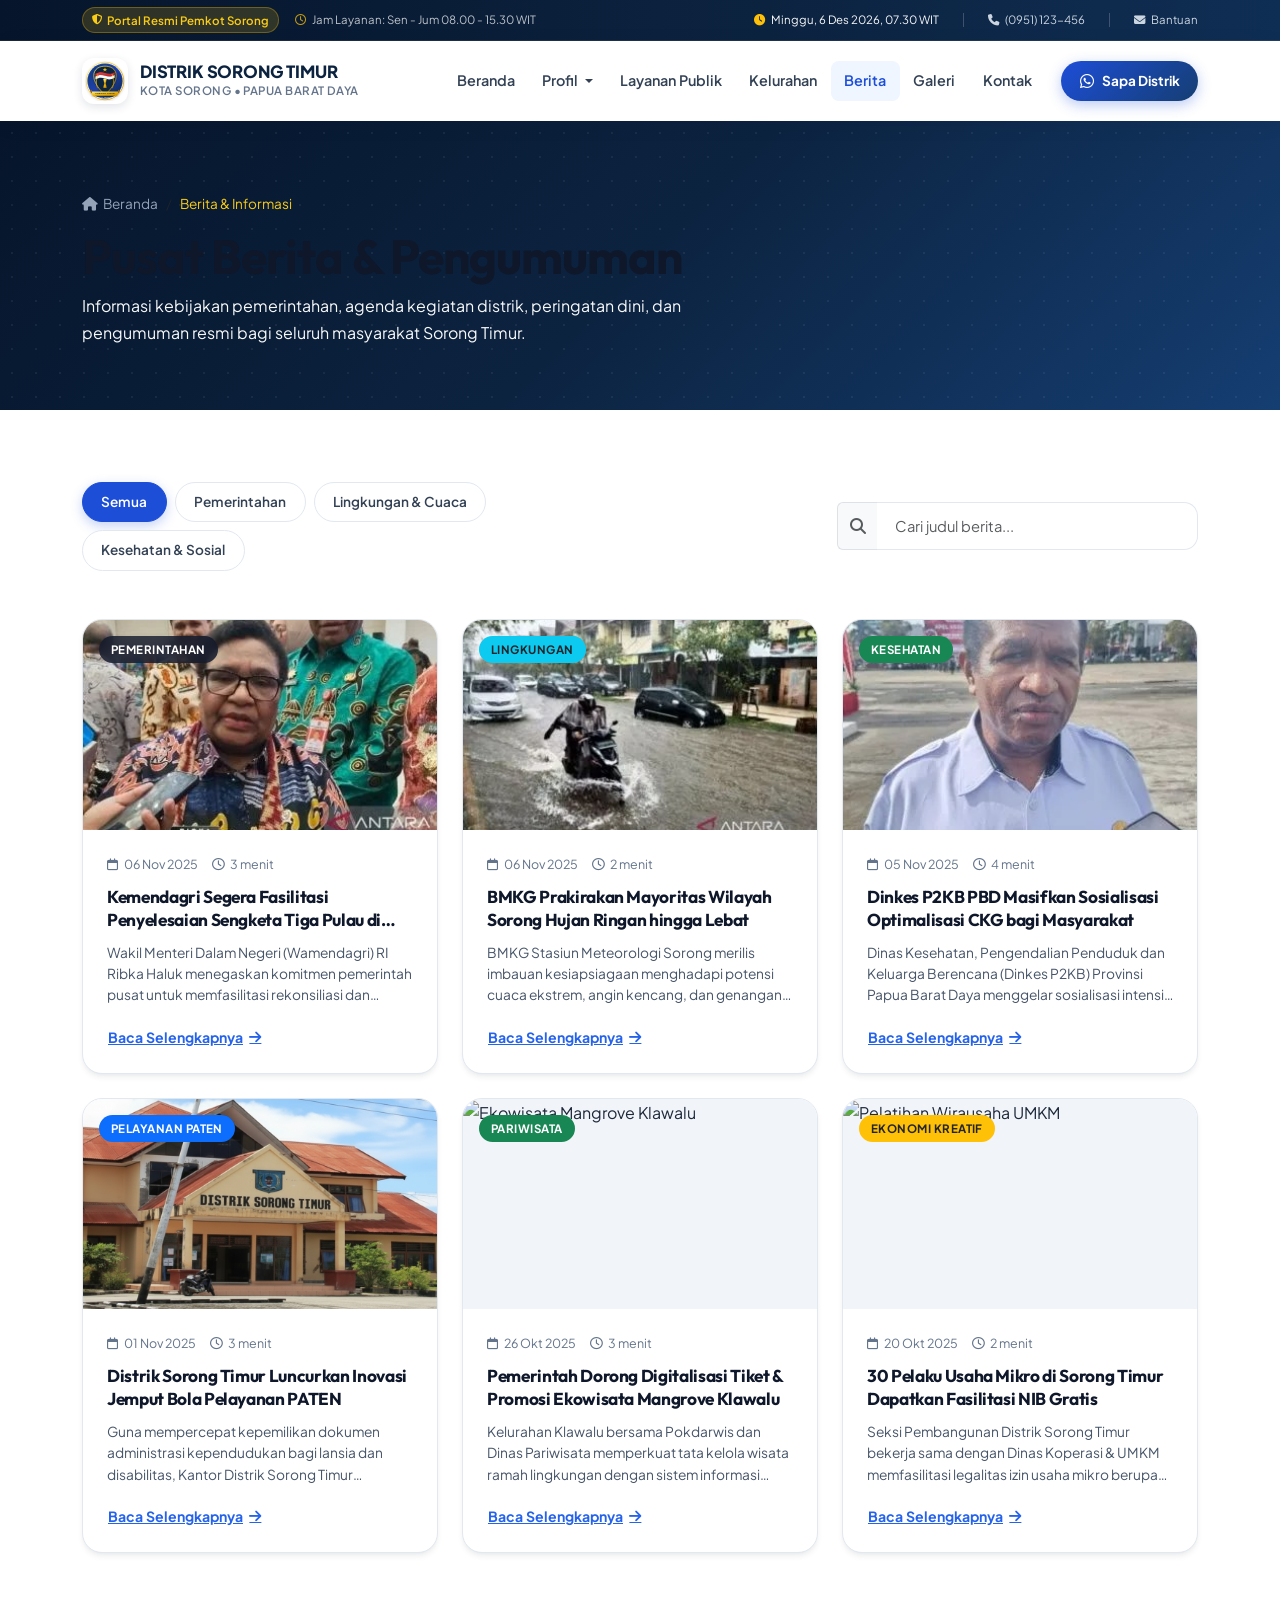
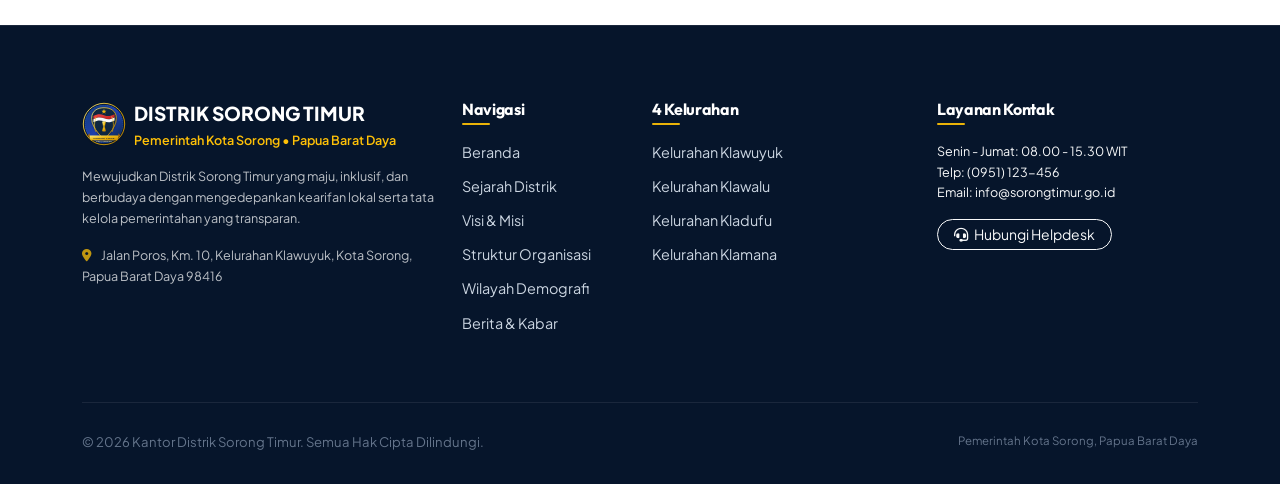
==== berita.html @ 6b7c1594 "feat: redesign modern web profile kantor distrik sorong timur" ====
<!DOCTYPE html>
<html lang="id" class="scroll-smooth">
<head>
    <meta charset="UTF-8">
    <meta name="viewport" content="width=device-width, initial-scale=1.0">
    <title>Berita & Informasi - Kantor Distrik Sorong Timur</title>
    <meta name="description" content="Kumpulan berita, rilis pers, agenda kegiatan resmi, dan pengumuman dari Pemerintah Distrik Sorong Timur, Kota Sorong, Provinsi Papua Barat Daya.">

    <!-- Favicon -->
    <link rel="icon" type="image/svg+xml" href="assets/img/logo-distrik.svg">

    <!-- Bootstrap 5.3.3 CSS -->
    <link href="https://cdn.jsdelivr.net/npm/bootstrap@5.3.3/dist/css/bootstrap.min.css" rel="stylesheet" integrity="sha384-QWTKZyjpPEjISv5WaRU9OFeRpok6YctnYmDr5pNlyT2bRjXh0JMhjY6hW+ALEwIH" crossorigin="anonymous">

    <!-- Google Fonts -->
    <link rel="preconnect" href="https://fonts.googleapis.com">
    <link rel="preconnect" href="https://fonts.gstatic.com" crossorigin>
    <link href="https://fonts.googleapis.com/css2?family=Outfit:wght@400;500;600;700;800&family=Plus+Jakarta+Sans:wght@300;400;500;600;700;800&display=swap" rel="stylesheet">

    <!-- Font Awesome 6.5.2 -->
    <link rel="stylesheet" href="https://cdnjs.cloudflare.com/ajax/libs/font-awesome/6.5.2/css/all.min.css" integrity="sha512-SnH5WK+bZxgPHs44uWIX+LLJAJ9/2PkPKZ5QiAj6Ta86w+fsb2TkcmfRyVX3pBnMFcV7oQPJkl9QevSCWr3W6A==" crossorigin="anonymous" referrerpolicy="no-referrer" />

    <!-- Custom Modern Stylesheet -->
    <link rel="stylesheet" href="assets/style.css">
</head>
<body>

    <!-- TOPBAR -->
    <div class="topbar">
        <div class="container">
            <div class="d-flex justify-content-between align-items-center flex-wrap gap-2">
                <div class="d-flex align-items-center flex-wrap gap-3">
                    <span class="topbar-badge">
                        <i class="fa-solid fa-shield-halved"></i> Portal Resmi Pemkot Sorong
                    </span>
                    <span class="d-none d-md-inline small text-light opacity-75">
                        <i class="fa-regular fa-clock me-1 text-warning"></i> Jam Layanan: Sen - Jum 08.00 - 15.30 WIT
                    </span>
                </div>
                <div class="d-flex align-items-center gap-3">
                    <span id="live-time-ticker" class="small text-light opacity-90 d-none d-sm-inline">
                        <i class="fa-solid fa-location-dot me-1 text-danger"></i> Sorong Timur, WIT
                    </span>
                    <span class="topbar-divider d-none d-sm-inline"></span>
                    <a href="tel:0951123456" class="small"><i class="fa-solid fa-phone me-1"></i> (0951) 123-456</a>
                    <span class="topbar-divider"></span>
                    <a href="kontak.html" class="small"><i class="fa-solid fa-envelope me-1"></i> Bantuan</a>
                </div>
            </div>
        </div>
    </div>

    <!-- HEADER & NAVBAR -->
    <header class="sticky-top">
        <nav class="navbar navbar-expand-lg navbar-custom">
            <div class="container">
                <a class="navbar-brand" href="index.html">
                    <div class="brand-logo-wrap">
                        <img src="assets/img/logo-distrik.svg" alt="Lambang Distrik Sorong Timur" width="40" height="40">
                    </div>
                    <div>
                        <div class="brand-text-title">DISTRIK SORONG TIMUR</div>
                        <div class="brand-text-sub">Kota Sorong • Papua Barat Daya</div>
                    </div>
                </a>

                <button class="navbar-toggler border-0 shadow-none" type="button" data-bs-toggle="collapse" data-bs-target="#mainNavbar" aria-controls="mainNavbar" aria-expanded="false" aria-label="Toggle navigation">
                    <span class="navbar-toggler-icon"></span>
                </button>

                <div class="collapse navbar-collapse" id="mainNavbar">
                    <ul class="navbar-nav ms-auto mb-2 mb-lg-0 align-items-lg-center">
                        <li class="nav-item">
                            <a class="nav-link" href="index.html">Beranda</a>
                        </li>
                        <li class="nav-item dropdown">
                            <a class="nav-link dropdown-toggle" href="#" id="profilDropdown" role="button" data-bs-toggle="dropdown" aria-expanded="false">
                                Profil
                            </a>
                            <ul class="dropdown-menu shadow-lg border-0" aria-labelledby="profilDropdown">
                                <li><a class="dropdown-item" href="sejarah.html"><i class="fa-solid fa-landmark text-primary"></i> Sejarah Distrik</a></li>
                                <li><a class="dropdown-item" href="visi-misi.html"><i class="fa-solid fa-bullseye text-primary"></i> Visi & Misi</a></li>
                                <li><a class="dropdown-item" href="organisasi.html"><i class="fa-solid fa-sitemap text-primary"></i> Struktur Organisasi</a></li>
                                <li><a class="dropdown-item" href="wilayah.html"><i class="fa-solid fa-map-location-dot text-primary"></i> Wilayah & Kelurahan</a></li>
                            </ul>
                        </li>
                        <li class="nav-item">
                            <a class="nav-link" href="index.html#layanan-paten">Layanan Publik</a>
                        </li>
                        <li class="nav-item">
                            <a class="nav-link" href="wilayah.html">Kelurahan</a>
                        </li>
                        <li class="nav-item">
                            <a class="nav-link active" aria-current="page" href="berita.html">Berita</a>
                        </li>
                        <li class="nav-item">
                            <a class="nav-link" href="galeri.html">Galeri</a>
                        </li>
                        <li class="nav-item">
                            <a class="nav-link" href="kontak.html">Kontak</a>
                        </li>
                        <li class="nav-item ms-lg-3 mt-3 mt-lg-0">
                            <a href="https://wa.me/6281234567890" target="_blank" class="btn-nav-cta">
                                <i class="fa-brands fa-whatsapp fs-6"></i> Sapa Distrik
                            </a>
                        </li>
                    </ul>
                </div>
            </div>
        </nav>
    </header>

    <!-- PAGE HERO -->
    <section class="page-hero-modern">
        <div class="page-hero-pattern"></div>
        <div class="container position-relative">
            <nav aria-label="breadcrumb">
                <ol class="breadcrumb">
                    <li class="breadcrumb-item"><a href="index.html"><i class="fa-solid fa-house me-1"></i> Beranda</a></li>
                    <li class="breadcrumb-item active" aria-current="page">Berita & Informasi</li>
                </ol>
            </nav>
            <h1 class="display-5 fw-bold mb-2">Pusat Berita & Pengumuman</h1>
            <p class="fs-6 text-light opacity-80 mb-0" style="max-width: 650px;">
                Informasi kebijakan pemerintahan, agenda kegiatan distrik, peringatan dini, dan pengumuman resmi bagi seluruh masyarakat Sorong Timur.
            </p>
        </div>
    </section>

    <!-- MAIN CONTENT -->
    <main class="py-5 bg-white">
        <div class="container py-lg-4">
            <!-- Filter & Search Bar -->
            <div class="row g-3 align-items-center justify-content-between mb-5">
                <div class="col-md-6">
                    <div class="d-flex flex-wrap gap-2">
                        <button type="button" class="gallery-filter-btn active" onclick="filterNews('all', this)">
                            Semua
                        </button>
                        <button type="button" class="gallery-filter-btn" onclick="filterNews('pemerintahan', this)">
                            Pemerintahan
                        </button>
                        <button type="button" class="gallery-filter-btn" onclick="filterNews('lingkungan', this)">
                            Lingkungan & Cuaca
                        </button>
                        <button type="button" class="gallery-filter-btn" onclick="filterNews('kesehatan', this)">
                            Kesehatan & Sosial
                        </button>
                    </div>
                </div>
                <div class="col-md-5 col-lg-4">
                    <div class="input-group">
                        <span class="input-group-text bg-light border-end-0"><i class="fa-solid fa-magnifying-glass text-muted"></i></span>
                        <input type="text" id="newsSearch" class="form-control form-control-modern border-start-0" placeholder="Cari judul berita..." onkeyup="searchNews()">
                    </div>
                </div>
            </div>

            <!-- NEWS GRID -->
            <div class="row g-4" id="newsGrid">
                <!-- Berita 1 -->
                <div class="col-md-6 col-lg-4 news-item" data-cat="pemerintahan">
                    <article class="news-card">
                        <div class="news-thumb">
                            <span class="news-category-badge">Pemerintahan</span>
                            <img src="assets/img/Berita01.jpg" alt="Kemendagri Segera Fasilitasi Penyelesaian Sengketa Wilayah">
                        </div>
                        <div class="news-body">
                            <div class="news-meta">
                                <span><i class="fa-regular fa-calendar me-1"></i> 06 Nov 2025</span>
                                <span><i class="fa-regular fa-clock me-1"></i> 3 menit</span>
                            </div>
                            <h3 class="news-title">
                                <a href="javascript:void(0)" onclick="openNewsDetail(1)">Kemendagri Segera Fasilitasi Penyelesaian Sengketa Tiga Pulau di PBD</a>
                            </h3>
                            <p class="news-excerpt">
                                Wakil Menteri Dalam Negeri (Wamendagri) RI Ribka Haluk menegaskan komitmen pemerintah pusat untuk memfasilitasi rekonsiliasi dan penetapan batas wilayah secara damai demi kemakmuran masyarakat di Provinsi Papua Barat Daya.
                            </p>
                            <button type="button" class="btn btn-link service-link p-0 text-start" onclick="openNewsDetail(1)">
                                Baca Selengkapnya <i class="fa-solid fa-arrow-right"></i>
                            </button>
                        </div>
                    </article>
                </div>

                <!-- Berita 2 -->
                <div class="col-md-6 col-lg-4 news-item" data-cat="lingkungan">
                    <article class="news-card">
                        <div class="news-thumb">
                            <span class="news-category-badge bg-info text-dark">Lingkungan</span>
                            <img src="assets/img/Berita02.jpeg" alt="Prakiraan Cuaca BMKG Sorong">
                        </div>
                        <div class="news-body">
                            <div class="news-meta">
                                <span><i class="fa-regular fa-calendar me-1"></i> 06 Nov 2025</span>
                                <span><i class="fa-regular fa-clock me-1"></i> 2 menit</span>
                            </div>
                            <h3 class="news-title">
                                <a href="javascript:void(0)" onclick="openNewsDetail(2)">BMKG Prakirakan Mayoritas Wilayah Sorong Hujan Ringan hingga Lebat</a>
                            </h3>
                            <p class="news-excerpt">
                                BMKG Stasiun Meteorologi Sorong merilis imbauan kesiapsiagaan menghadapi potensi cuaca ekstrem, angin kencang, dan genangan air di kawasan dataran rendah Distrik Sorong Timur.
                            </p>
                            <button type="button" class="btn btn-link service-link p-0 text-start" onclick="openNewsDetail(2)">
                                Baca Selengkapnya <i class="fa-solid fa-arrow-right"></i>
                            </button>
                        </div>
                    </article>
                </div>

                <!-- Berita 3 -->
                <div class="col-md-6 col-lg-4 news-item" data-cat="kesehatan">
                    <article class="news-card">
                        <div class="news-thumb">
                            <span class="news-category-badge bg-success">Kesehatan</span>
                            <img src="assets/img/Berita03.jpg" alt="Dinkes Sosialisasikan Optimalisasi CKG">
                        </div>
                        <div class="news-body">
                            <div class="news-meta">
                                <span><i class="fa-regular fa-calendar me-1"></i> 05 Nov 2025</span>
                                <span><i class="fa-regular fa-clock me-1"></i> 4 menit</span>
                            </div>
                            <h3 class="news-title">
                                <a href="javascript:void(0)" onclick="openNewsDetail(3)">Dinkes P2KB PBD Masifkan Sosialisasi Optimalisasi CKG bagi Masyarakat</a>
                            </h3>
                            <p class="news-excerpt">
                                Dinas Kesehatan, Pengendalian Penduduk dan Keluarga Berencana (Dinkes P2KB) Provinsi Papua Barat Daya menggelar sosialisasi intensif bersama aparatur distrik dan kader Posyandu untuk menekan angka stunting.
                            </p>
                            <button type="button" class="btn btn-link service-link p-0 text-start" onclick="openNewsDetail(3)">
                                Baca Selengkapnya <i class="fa-solid fa-arrow-right"></i>
                            </button>
                        </div>
                    </article>
                </div>

                <!-- Berita 4: Pelayanan Keliling -->
                <div class="col-md-6 col-lg-4 news-item" data-cat="pemerintahan">
                    <article class="news-card">
                        <div class="news-thumb">
                            <span class="news-category-badge bg-primary">Pelayanan PATEN</span>
                            <img src="assets/img/Distrik.png" alt="Inovasi Jemput Bola Pelayanan Kependudukan">
                        </div>
                        <div class="news-body">
                            <div class="news-meta">
                                <span><i class="fa-regular fa-calendar me-1"></i> 01 Nov 2025</span>
                                <span><i class="fa-regular fa-clock me-1"></i> 3 menit</span>
                            </div>
                            <h3 class="news-title">
                                <a href="javascript:void(0)" onclick="openNewsDetail(4)">Distrik Sorong Timur Luncurkan Inovasi Jemput Bola Pelayanan PATEN</a>
                            </h3>
                            <p class="news-excerpt">
                                Guna mempercepat kepemilikan dokumen administrasi kependudukan bagi lansia dan disabilitas, Kantor Distrik Sorong Timur berkolaborasi dengan 4 kelurahan membuka pos pelayanan keliling terpadu.
                            </p>
                            <button type="button" class="btn btn-link service-link p-0 text-start" onclick="openNewsDetail(4)">
                                Baca Selengkapnya <i class="fa-solid fa-arrow-right"></i>
                            </button>
                        </div>
                    </article>
                </div>

                <!-- Berita 5: Ekowisata Mangrove Klawalu -->
                <div class="col-md-6 col-lg-4 news-item" data-cat="lingkungan">
                    <article class="news-card">
                        <div class="news-thumb">
                            <span class="news-category-badge bg-success">Pariwisata</span>
                            <img src="https://images.unsplash.com/photo-1518495973542-4542c06a5843?auto=format&fit=crop&w=600&q=80" alt="Ekowisata Mangrove Klawalu">
                        </div>
                        <div class="news-body">
                            <div class="news-meta">
                                <span><i class="fa-regular fa-calendar me-1"></i> 26 Okt 2025</span>
                                <span><i class="fa-regular fa-clock me-1"></i> 3 menit</span>
                            </div>
                            <h3 class="news-title">
                                <a href="javascript:void(0)" onclick="openNewsDetail(5)">Pemerintah Dorong Digitalisasi Tiket & Promosi Ekowisata Mangrove Klawalu</a>
                            </h3>
                            <p class="news-excerpt">
                                Kelurahan Klawalu bersama Pokdarwis dan Dinas Pariwisata memperkuat tata kelola wisata ramah lingkungan dengan sistem informasi pengunjung modern demi menjaga kelestarian hutan mangrove.
                            </p>
                            <button type="button" class="btn btn-link service-link p-0 text-start" onclick="openNewsDetail(5)">
                                Baca Selengkapnya <i class="fa-solid fa-arrow-right"></i>
                            </button>
                        </div>
                    </article>
                </div>

                <!-- Berita 6: Pembinaan UMKM Kladufu -->
                <div class="col-md-6 col-lg-4 news-item" data-cat="kesehatan">
                    <article class="news-card">
                        <div class="news-thumb">
                            <span class="news-category-badge bg-warning text-dark">Ekonomi Kreatif</span>
                            <img src="https://images.unsplash.com/photo-1556761175-5973dc0f32e7?auto=format&fit=crop&w=600&q=80" alt="Pelatihan Wirausaha UMKM">
                        </div>
                        <div class="news-body">
                            <div class="news-meta">
                                <span><i class="fa-regular fa-calendar me-1"></i> 20 Okt 2025</span>
                                <span><i class="fa-regular fa-clock me-1"></i> 2 menit</span>
                            </div>
                            <h3 class="news-title">
                                <a href="javascript:void(0)" onclick="openNewsDetail(6)">30 Pelaku Usaha Mikro di Sorong Timur Dapatkan Fasilitasi NIB Gratis</a>
                            </h3>
                            <p class="news-excerpt">
                                Seksi Pembangunan Distrik Sorong Timur bekerja sama dengan Dinas Koperasi & UMKM memfasilitasi legalitas izin usaha mikro berupa Nomor Induk Berusaha (NIB) bagi pedagang lokal.
                            </p>
                            <button type="button" class="btn btn-link service-link p-0 text-start" onclick="openNewsDetail(6)">
                                Baca Selengkapnya <i class="fa-solid fa-arrow-right"></i>
                            </button>
                        </div>
                    </article>
                </div>
            </div>
        </div>
    </main>

    <!-- MODAL DETAIL BERITA -->
    <div class="modal fade" id="newsDetailModal" tabindex="-1" aria-labelledby="newsModalTitle" aria-hidden="true">
        <div class="modal-dialog modal-lg modal-dialog-centered modal-dialog-scrollable">
            <div class="modal-content rounded-4 border-0 shadow-xl overflow-hidden">
                <div class="modal-header border-0 bg-primary text-white py-3 px-4">
                    <div>
                        <span id="newsModalCat" class="badge bg-warning text-dark small mb-1">Kategori</span>
                        <h5 class="modal-title fs-5 fw-bold" id="newsModalTitle">Judul Berita</h5>
                        <div class="small text-light opacity-80" id="newsModalMeta">06 November 2025 • Oleh Tim Publikasi</div>
                    </div>
                    <button type="button" class="btn-close btn-close-white" data-bs-dismiss="modal" aria-label="Close"></button>
                </div>
                <div class="modal-body p-4">
                    <img src="" id="newsModalImg" class="img-fluid rounded-3 mb-4 w-100" style="max-height: 380px; object-fit: cover;" alt="Gambar Berita">
                    <div id="newsModalContent" class="text-muted leading-relaxed">
                        <!-- Content inserted via JS -->
                    </div>
                </div>
                <div class="modal-footer border-0 bg-light py-2 px-4">
                    <button type="button" class="btn btn-outline-secondary btn-sm rounded-pill px-4" data-bs-dismiss="modal">Tutup</button>
                    <a href="https://wa.me/?text=Baca%20berita%20resmi%20Distrik%20Sorong%20Timur" target="_blank" class="btn btn-success btn-sm rounded-pill px-3">
                        <i class="fa-brands fa-whatsapp me-1"></i> Bagikan
                    </a>
                </div>
            </div>
        </div>
    </div>

    <!-- FOOTER -->
    <footer class="footer-modern">
        <div class="container">
            <div class="row g-4">
                <div class="col-lg-4 col-md-6">
                    <div class="d-flex align-items-center gap-2 mb-3">
                        <img src="assets/img/logo-distrik.svg" alt="Logo Distrik Sorong Timur" width="44" height="44">
                        <div>
                            <div class="footer-brand-title">DISTRIK SORONG TIMUR</div>
                            <div class="text-warning small fw-semibold">Pemerintah Kota Sorong • Papua Barat Daya</div>
                        </div>
                    </div>
                    <p class="small text-light opacity-75 mb-3 leading-relaxed">
                        Mewujudkan Distrik Sorong Timur yang maju, inklusif, dan berbudaya dengan mengedepankan kearifan lokal serta tata kelola pemerintahan yang transparan.
                    </p>
                    <div class="small text-light opacity-75 mb-2">
                        <i class="fa-solid fa-location-dot me-2 text-warning"></i> Jalan Poros, Km. 10, Kelurahan Klawuyuk, Kota Sorong, Papua Barat Daya 98416
                    </div>
                </div>

                <div class="col-lg-2 col-md-6 col-6">
                    <h5 class="footer-heading">Navigasi</h5>
                    <ul class="footer-links">
                        <li><a href="index.html">Beranda</a></li>
                        <li><a href="sejarah.html">Sejarah Distrik</a></li>
                        <li><a href="visi-misi.html">Visi & Misi</a></li>
                        <li><a href="organisasi.html">Struktur Organisasi</a></li>
                        <li><a href="wilayah.html">Wilayah Demografi</a></li>
                        <li><a href="berita.html">Berita & Kabar</a></li>
                    </ul>
                </div>

                <div class="col-lg-3 col-md-6 col-6">
                    <h5 class="footer-heading">4 Kelurahan</h5>
                    <ul class="footer-links">
                        <li><a href="wilayah.html#kel-klawuyuk">Kelurahan Klawuyuk</a></li>
                        <li><a href="wilayah.html#kel-klawalu">Kelurahan Klawalu</a></li>
                        <li><a href="wilayah.html#kel-kladufu">Kelurahan Kladufu</a></li>
                        <li><a href="wilayah.html#kel-klamana">Kelurahan Klamana</a></li>
                    </ul>
                </div>

                <div class="col-lg-3 col-md-6">
                    <h5 class="footer-heading">Layanan Kontak</h5>
                    <div class="small text-light opacity-80 mb-3">
                        Senin - Jumat: 08.00 - 15.30 WIT<br>
                        Telp: (0951) 123-456<br>
                        Email: info@sorongtimur.go.id
                    </div>
                    <a href="kontak.html" class="btn btn-outline-light btn-sm rounded-pill px-3">
                        <i class="fa-solid fa-headset me-1"></i> Hubungi Helpdesk
                    </a>
                </div>
            </div>

            <div class="footer-bottom d-flex flex-column flex-md-row justify-content-between align-items-center gap-2">
                <div>&copy; 2026 Kantor Distrik Sorong Timur. Semua Hak Cipta Dilindungi.</div>
                <div class="small">Pemerintah Kota Sorong, Papua Barat Daya</div>
            </div>
        </div>
    </footer>

    <!-- Bootstrap 5 JS -->
    <script src="https://cdn.jsdelivr.net/npm/bootstrap@5.3.3/dist/js/bootstrap.bundle.min.js" integrity="sha384-YvpcrYf0tY3lHB60NNkmXc5s9fDVZLESaAA55NDzOxhy9GkcIdslK1eN7N6jIeHz" crossorigin="anonymous"></script>
    <script>
        function updateLiveClock() {
            const ticker = document.getElementById('live-time-ticker');
            if (!ticker) return;
            const now = new Date();
            const options = { weekday: 'long', year: 'numeric', month: 'short', day: 'numeric', hour: '2-digit', minute: '2-digit', timeZone: 'Asia/Jayapura' };
            const formatter = new Intl.DateTimeFormat('id-ID', options);
            ticker.innerHTML = `<i class="fa-solid fa-clock me-1 text-warning"></i> ${formatter.format(now)} WIT`;
        }
        setInterval(updateLiveClock, 1000);
        updateLiveClock();

        // Filter news by category
        function filterNews(cat, btn) {
            document.querySelectorAll('.gallery-filter-btn').forEach(b => b.classList.remove('active'));
            btn.classList.add('active');

            const items = document.querySelectorAll('.news-item');
            items.forEach(item => {
                if (cat === 'all' || item.getAttribute('data-cat') === cat) {
                    item.style.display = 'block';
                } else {
                    item.style.display = 'none';
                }
            });
        }

        // Live text search
        function searchNews() {
            const query = document.getElementById('newsSearch').value.toLowerCase().trim();
            const items = document.querySelectorAll('.news-item');

            items.forEach(item => {
                const text = item.textContent.toLowerCase();
                if (!query || text.includes(query)) {
                    item.style.display = 'block';
                } else {
                    item.style.display = 'none';
                }
            });
        }

        // News detail data
        const newsData = {
            1: {
                title: 'Kemendagri Segera Fasilitasi Penyelesaian Sengketa Tiga Pulau di PBD',
                cat: 'Pemerintahan',
                date: '06 November 2025 • Oleh Tim Humas',
                img: 'assets/img/Berita01.jpg',
                content: `<p>Wakil Menteri Dalam Negeri (Wamendagri) RI Ribka Haluk menegaskan komitmen pemerintah pusat untuk segera memfasilitasi pertemuan mediasi antara pemerintah daerah dan pemangku kepentingan guna menuntaskan batas wilayah tiga pulau di Provinsi Papua Barat Daya.</p><p>"Kita ingin kepastian hukum dan tata kelola pemerintahan yang berkeadilan dapat dirasakan langsung oleh masyarakat, sehingga stabilitas politik, keamanan, serta roda pembangunan ekonomi di seluruh distrik dan kabupaten/kota di Papua Barat Daya berjalan kondusif," ujar Wamendagri.</p><p>Pemerintah Distrik Sorong Timur menyambut baik arahan tersebut dan terus menjaga keharmonisan masyarakat di tingkat kelurahan dan RT/RW.</p>`
            },
            2: {
                title: 'BMKG Prakirakan Mayoritas Wilayah Sorong Hujan Ringan hingga Lebat',
                cat: 'Lingkungan',
                date: '06 November 2025 • Oleh Stasiun Meteorologi Sorong',
                img: 'assets/img/Berita02.jpeg',
                content: `<p>Badan Meteorologi, Klimatologi, dan Geofisika (BMKG) Stasiun Sorong mengeluarkan rilis peringatan dini cuaca bagi wilayah pesisir dan dataran Kota Sorong seiring terjadinya pergerakan massa udara basah.</p><p>Kepala Distrik Sorong Timur mengimbau seluruh Lurah (Klawuyuk, Klawalu, Kladufu, Klamana) untuk menggerakkan gotong royong membersihkan saluran air (drainase) dan mengantisipasi pohon tumbang di sepanjang koridor Jalan Poros Km 10.</p>`
            },
            3: {
                title: 'Dinkes P2KB PBD Masifkan Sosialisasi Optimalisasi CKG bagi Masyarakat',
                cat: 'Kesehatan',
                date: '05 November 2025 • Oleh Dinas Kesehatan PBD',
                img: 'assets/img/Berita03.jpg',
                content: `<p>Dinas Kesehatan, Pengendalian Penduduk dan Keluarga Berencana (Dinkes P2KB) Provinsi Papua Barat Daya secara konsisten menggencarkan penyuluhan program Cek Kesehatan Gratis (CKG) dan pemberian makanan tambahan gizi seimbang bagi balita dan ibu hamil di Posyandu wilayah Distrik Sorong Timur.</p><p>Program ini bertujuan untuk menurunkan angka stunting dan meningkatkan derajat kesehatan keluarga secara berkelanjutan.</p>`
            },
            4: {
                title: 'Distrik Sorong Timur Luncurkan Inovasi Jemput Bola Pelayanan PATEN',
                cat: 'Pelayanan PATEN',
                date: '01 November 2025 • Oleh Humas Distrik',
                img: 'assets/img/Distrik.png',
                content: `<p>Sebagai bentuk komitmen melayani dengan hati, Kantor Distrik Sorong Timur menghadirkan program 'PATEN Masuk Kelurahan'. Petugas loket administrasi hadir secara bergiliran di kantor-kantor kelurahan untuk melayani perekaman pengantar KTP-el, pembaruan Kartu Keluarga, dan konsultasi izin usaha tanpa dipungut biaya apa pun.</p>`
            },
            5: {
                title: 'Pemerintah Dorong Digitalisasi Tiket & Promosi Ekowisata Mangrove Klawalu',
                cat: 'Pariwisata',
                date: '26 Oktober 2025 • Oleh Seksi Pembangunan',
                img: 'https://images.unsplash.com/photo-1518495973542-4542c06a5843?auto=format&fit=crop&w=1200&q=80',
                content: `<p>Kawasan Taman Wisata Mangrove Klawalu terus berbenah. Melalui kolaborasi antara Pemerintah Distrik Sorong Timur dan Dinas Pariwisata, fasilitas tracking mangrove, dermaga perahu edukasi, dan promosi berbasis media sosial digencarkan guna menarik wisatawan lokal maupun mancanegara.</p>`
            },
            6: {
                title: '30 Pelaku Usaha Mikro di Sorong Timur Dapatkan Fasilitasi NIB Gratis',
                cat: 'Ekonomi Kreatif',
                date: '20 Oktober 2025 • Oleh Pokja UMKM',
                img: 'https://images.unsplash.com/photo-1556761175-5973dc0f32e7?auto=format&fit=crop&w=1200&q=80',
                content: `<p>Sebanyak 30 pelaku usaha mikro di Kelurahan Kladufu dan Klawuyuk telah menerima legalitas Nomor Induk Berusaha (NIB) secara gratis. Dengan NIB resmi, para pelaku UMKM memiliki kepastian hukum serta kemudahan dalam mengakses pembiayaan KUR perbankan dan program bantuan pemerintah.</p>`
            }
        };

        function openNewsDetail(id) {
            const data = newsData[id];
            if (!data) return;

            document.getElementById('newsModalTitle').textContent = data.title;
            document.getElementById('newsModalCat').textContent = data.cat;
            document.getElementById('newsModalMeta').textContent = data.date;
            document.getElementById('newsModalImg').src = data.img;
            document.getElementById('newsModalContent').innerHTML = data.content;

            const modal = new bootstrap.Modal(document.getElementById('newsDetailModal'));
            modal.show();
        }
    </script>
</body>
</html>
---- assets/style.css ----
/* ==========================================================================
   PORTAL RESMI DISTRIK SORONG TIMUR - MODERN DESIGN SYSTEM
   Kota Sorong, Papua Barat Daya
   ========================================================================== */

@import url('https://fonts.googleapis.com/css2?family=Plus+Jakarta+Sans:wght@300;400;500;600;700;800&family=Outfit:wght@400;600;700;800&display=swap');

:root {
    /* Brand Colors - Deep Government Navy & Papuan Gold Accent */
    --primary-950: #06152b;
    --primary-900: #0c2340;
    --primary-850: #0f2e54;
    --primary-800: #153e72;
    --primary-700: #1d4ed8;
    --primary-600: #2563eb;
    --primary-500: #3b82f6;
    --primary-100: #dbeafe;
    --primary-50:  #eff6ff;

    --gold-500: #eab308;
    --gold-400: #facc15;
    --gold-600: #ca8a04;
    --gold-glow: rgba(234, 179, 8, 0.25);

    --emerald-600: #059669;
    --emerald-500: #10b981;
    --emerald-50:  #ecfdf5;

    --slate-900: #0f172a;
    --slate-800: #1e293b;
    --slate-700: #334155;
    --slate-600: #475569;
    --slate-500: #64748b;
    --slate-200: #e2e8f0;
    --slate-100: #f1f5f9;
    --slate-50:  #f8fafc;

    /* Shadows & Radii */
    --shadow-xs: 0 1px 2px 0 rgba(0, 0, 0, 0.05);
    --shadow-sm: 0 4px 6px -1px rgba(15, 23, 42, 0.07), 0 2px 4px -2px rgba(15, 23, 42, 0.05);
    --shadow-md: 0 10px 15px -3px rgba(15, 23, 42, 0.08), 0 4px 6px -4px rgba(15, 23, 42, 0.04);
    --shadow-lg: 0 20px 25px -5px rgba(15, 23, 42, 0.1), 0 8px 10px -6px rgba(15, 23, 42, 0.05);
    --shadow-xl: 0 25px 50px -12px rgba(15, 23, 42, 0.2);
    --shadow-glow: 0 0 25px rgba(37, 99, 235, 0.2);

    --radius-sm: 8px;
    --radius-md: 14px;
    --radius-lg: 20px;
    --radius-xl: 28px;
    --radius-pill: 9999px;

    --transition: all 0.28s cubic-bezier(0.4, 0, 0.2, 1);
}

/* Base Styles */
html {
    scroll-behavior: smooth;
}

body {
    font-family: 'Plus Jakarta Sans', -apple-system, BlinkMacSystemFont, 'Segoe UI', Roboto, sans-serif;
    background-color: var(--slate-50);
    color: var(--slate-800);
    line-height: 1.65;
    overflow-x: hidden;
}

h1, h2, h3, h4, h5, h6 {
    font-family: 'Outfit', 'Plus Jakarta Sans', sans-serif;
    font-weight: 700;
    color: var(--slate-900);
    letter-spacing: -0.02em;
}

a {
    color: var(--primary-600);
    transition: var(--transition);
    text-decoration: none;
}

a:hover {
    color: var(--primary-700);
}

/* ==========================================================================
   TOPBAR
   ========================================================================== */
.topbar {
    background: linear-gradient(90deg, var(--primary-950) 0%, var(--primary-900) 60%, var(--primary-850) 100%);
    color: #e2e8f0;
    font-size: 0.815rem;
    padding: 0.45rem 0;
    border-bottom: 1px solid rgba(255, 255, 255, 0.08);
}

.topbar-badge {
    background: rgba(234, 179, 8, 0.18);
    color: var(--gold-400);
    border: 1px solid rgba(234, 179, 8, 0.35);
    padding: 0.15rem 0.55rem;
    border-radius: var(--radius-pill);
    font-weight: 600;
    font-size: 0.72rem;
    display: inline-flex;
    align-items: center;
    gap: 0.35rem;
}

.topbar-badge i {
    font-size: 0.65rem;
}

.topbar a {
    color: #cbd5e1;
}

.topbar a:hover {
    color: #ffffff;
}

.topbar-divider {
    display: inline-block;
    width: 1px;
    height: 14px;
    background-color: rgba(255, 255, 255, 0.2);
    vertical-align: middle;
    margin: 0 0.5rem;
}

/* ==========================================================================
   HEADER & NAVBAR
   ========================================================================== */
.navbar-custom {
    background: rgba(255, 255, 255, 0.94);
    backdrop-filter: blur(14px);
    -webkit-backdrop-filter: blur(14px);
    box-shadow: 0 4px 20px rgba(15, 23, 42, 0.06);
    padding: 0.75rem 0;
    transition: var(--transition);
    z-index: 1030;
}

.navbar-brand {
    display: flex;
    align-items: center;
    gap: 0.75rem;
}

.brand-logo-wrap {
    width: 46px;
    height: 46px;
    border-radius: 12px;
    display: flex;
    align-items: center;
    justify-content: center;
    background: #ffffff;
    box-shadow: 0 3px 10px rgba(15, 35, 64, 0.12);
    padding: 3px;
    transition: transform 0.3s ease;
}

.navbar-brand:hover .brand-logo-wrap {
    transform: rotate(-4deg) scale(1.05);
}

.brand-text-title {
    font-size: 1.05rem;
    font-weight: 800;
    color: var(--primary-900);
    line-height: 1.15;
    letter-spacing: -0.01em;
}

.brand-text-sub {
    font-size: 0.72rem;
    font-weight: 600;
    color: var(--slate-500);
    letter-spacing: 0.04em;
    text-transform: uppercase;
}

.nav-link {
    font-size: 0.9rem;
    font-weight: 600;
    color: var(--slate-700) !important;
    padding: 0.5rem 0.85rem !important;
    border-radius: var(--radius-sm);
    transition: var(--transition);
    position: relative;
}

.nav-link:hover,
.nav-link.active {
    color: var(--primary-700) !important;
    background-color: var(--primary-50);
}

.dropdown-menu {
    border: 1px solid var(--slate-200);
    box-shadow: var(--shadow-lg);
    border-radius: var(--radius-md);
    padding: 0.5rem;
    animation: fadeInDown 0.2s cubic-bezier(0.16, 1, 0.3, 1);
}

.dropdown-item {
    font-size: 0.88rem;
    font-weight: 500;
    color: var(--slate-700);
    padding: 0.55rem 0.9rem;
    border-radius: var(--radius-sm);
    transition: var(--transition);
    display: flex;
    align-items: center;
    gap: 0.65rem;
}

.dropdown-item i {
    width: 18px;
    color: var(--primary-600);
    font-size: 0.85rem;
}

.dropdown-item:hover,
.dropdown-item.active {
    background-color: var(--primary-50);
    color: var(--primary-700);
    font-weight: 600;
}

.btn-nav-cta {
    background: linear-gradient(135deg, var(--primary-700) 0%, var(--primary-800) 100%);
    color: #ffffff !important;
    font-weight: 700;
    font-size: 0.85rem;
    padding: 0.55rem 1.15rem;
    border-radius: var(--radius-pill);
    box-shadow: 0 4px 14px rgba(29, 78, 216, 0.3);
    border: none;
    display: inline-flex;
    align-items: center;
    gap: 0.5rem;
    transition: var(--transition);
}

.btn-nav-cta:hover {
    transform: translateY(-2px);
    box-shadow: 0 6px 18px rgba(29, 78, 216, 0.45);
    color: #ffffff !important;
}

/* ==========================================================================
   HERO SECTION (HOME)
   ========================================================================== */
.hero-wrapper {
    position: relative;
    min-height: 82vh;
    display: flex;
    align-items: center;
    background-color: var(--primary-950);
    overflow: hidden;
    padding: 5rem 0 6rem;
}

.hero-bg-img {
    position: absolute;
    inset: 0;
    width: 100%;
    height: 100%;
    object-fit: cover;
    object-position: center;
    opacity: 0.32;
    transform: scale(1.02);
    transition: transform 8s ease;
}

.hero-wrapper:hover .hero-bg-img {
    transform: scale(1.06);
}

.hero-overlay-gradient {
    position: absolute;
    inset: 0;
    background: linear-gradient(
        135deg,
        rgba(6, 21, 43, 0.94) 0%,
        rgba(12, 35, 64, 0.88) 50%,
        rgba(15, 46, 84, 0.76) 100%
    );
    z-index: 1;
}

.hero-content {
    position: relative;
    z-index: 2;
}

.hero-badge {
    display: inline-flex;
    align-items: center;
    gap: 0.5rem;
    background: rgba(255, 255, 255, 0.12);
    border: 1px solid rgba(255, 255, 255, 0.2);
    backdrop-filter: blur(8px);
    color: #f1f5f9;
    padding: 0.4rem 1.1rem;
    border-radius: var(--radius-pill);
    font-size: 0.82rem;
    font-weight: 600;
    letter-spacing: 0.02em;
    margin-bottom: 1.5rem;
}

.hero-badge i {
    color: var(--gold-400);
}

.hero-title {
    font-size: clamp(2.2rem, 5vw, 3.8rem);
    font-weight: 800;
    color: #ffffff;
    line-height: 1.15;
    margin-bottom: 1.25rem;
    letter-spacing: -0.03em;
}

.hero-title .text-gold {
    background: linear-gradient(90deg, #fef08a 0%, #eab308 100%);
    -webkit-background-clip: text;
    -webkit-text-fill-color: transparent;
}

.hero-lead {
    font-size: clamp(1rem, 2vw, 1.22rem);
    color: #cbd5e1;
    max-width: 680px;
    margin-bottom: 2.2rem;
    font-weight: 400;
}

/* Quick Search in Hero */
.hero-search-box {
    background: rgba(255, 255, 255, 0.95);
    backdrop-filter: blur(12px);
    border-radius: var(--radius-pill);
    padding: 0.4rem 0.5rem 0.4rem 1.25rem;
    box-shadow: 0 10px 30px rgba(0, 0, 0, 0.25);
    max-width: 580px;
    display: flex;
    align-items: center;
    gap: 0.5rem;
    border: 2px solid rgba(255, 255, 255, 0.4);
}

.hero-search-box input {
    border: none;
    outline: none;
    background: transparent;
    width: 100%;
    font-size: 0.92rem;
    color: var(--slate-800);
}

.hero-search-box input::placeholder {
    color: var(--slate-500);
}

.hero-search-btn {
    background: linear-gradient(135deg, var(--primary-600) 0%, var(--primary-800) 100%);
    color: white;
    border: none;
    border-radius: var(--radius-pill);
    padding: 0.65rem 1.25rem;
    font-weight: 700;
    font-size: 0.85rem;
    display: flex;
    align-items: center;
    gap: 0.4rem;
    transition: var(--transition);
    white-space: nowrap;
}

.hero-search-btn:hover {
    background: linear-gradient(135deg, var(--primary-700) 0%, var(--primary-900) 100%);
    color: white;
    transform: scale(1.02);
}

/* Floating quick cards under Hero */
.hero-floating-cards {
    position: relative;
    z-index: 3;
    margin-top: -3.5rem;
    padding-bottom: 2rem;
}

.quick-feature-card {
    background: #ffffff;
    border-radius: var(--radius-lg);
    padding: 1.5rem;
    box-shadow: var(--shadow-lg);
    border: 1px solid rgba(226, 232, 240, 0.9);
    transition: var(--transition);
    display: flex;
    align-items: flex-start;
    gap: 1.15rem;
    height: 100%;
}

.quick-feature-card:hover {
    transform: translateY(-6px);
    box-shadow: var(--shadow-xl);
    border-color: var(--primary-300, #93c5fd);
}

.quick-icon-wrap {
    width: 52px;
    height: 52px;
    border-radius: var(--radius-md);
    display: flex;
    align-items: center;
    justify-content: center;
    font-size: 1.4rem;
    flex-shrink: 0;
}

.icon-blue {
    background: var(--primary-50);
    color: var(--primary-600);
}

.icon-gold {
    background: #fefce8;
    color: var(--gold-600);
}

.icon-emerald {
    background: var(--emerald-50);
    color: var(--emerald-600);
}

/* ==========================================================================
   PAGE HERO (SUBPAGES)
   ========================================================================== */
.page-hero-modern {
    position: relative;
    background: linear-gradient(135deg, var(--primary-950) 0%, var(--primary-900) 50%, var(--primary-800) 100%);
    color: #ffffff;
    padding: 4.5rem 0 4rem;
    overflow: hidden;
}

.page-hero-pattern {
    position: absolute;
    inset: 0;
    opacity: 0.06;
    background-image: radial-gradient(#ffffff 1px, transparent 1px);
    background-size: 24px 24px;
}

.page-hero-modern .breadcrumb {
    margin-bottom: 0.75rem;
    font-size: 0.85rem;
}

.page-hero-modern .breadcrumb-item a {
    color: #94a3b8;
}

.page-hero-modern .breadcrumb-item a:hover {
    color: #ffffff;
}

.page-hero-modern .breadcrumb-item.active {
    color: var(--gold-400);
}

/* ==========================================================================
   SECTION HEADINGS & BADGES
   ========================================================================== */
.section-badge {
    display: inline-flex;
    align-items: center;
    gap: 0.45rem;
    padding: 0.35rem 0.9rem;
    border-radius: var(--radius-pill);
    font-size: 0.78rem;
    font-weight: 700;
    text-transform: uppercase;
    letter-spacing: 0.06em;
    margin-bottom: 0.85rem;
    background: var(--primary-50);
    color: var(--primary-700);
    border: 1px solid var(--primary-100);
}

.section-badge.badge-gold {
    background: #fefce8;
    color: var(--gold-600);
    border-color: #fef08a;
}

.section-title {
    font-size: clamp(1.8rem, 3.5vw, 2.6rem);
    font-weight: 800;
    line-height: 1.2;
    margin-bottom: 1rem;
}

.section-desc {
    font-size: 1.05rem;
    color: var(--slate-600);
    max-width: 650px;
}

/* ==========================================================================
   SERVICES (PATEN) CARDS
   ========================================================================== */
.service-card {
    background: #ffffff;
    border-radius: var(--radius-lg);
    padding: 2rem 1.6rem;
    box-shadow: var(--shadow-sm);
    border: 1px solid var(--slate-200);
    transition: var(--transition);
    position: relative;
    overflow: hidden;
    height: 100%;
    display: flex;
    flex-direction: column;
}

.service-card::before {
    content: '';
    position: absolute;
    top: 0;
    left: 0;
    right: 0;
    height: 4px;
    background: linear-gradient(90deg, var(--primary-600), var(--primary-400));
    opacity: 0;
    transition: var(--transition);
}

.service-card:hover {
    transform: translateY(-8px);
    box-shadow: var(--shadow-xl);
    border-color: rgba(37, 99, 235, 0.3);
}

.service-card:hover::before {
    opacity: 1;
}

.service-icon-box {
    width: 60px;
    height: 60px;
    border-radius: var(--radius-md);
    display: flex;
    align-items: center;
    justify-content: center;
    font-size: 1.6rem;
    margin-bottom: 1.35rem;
    background: var(--primary-50);
    color: var(--primary-600);
    transition: var(--transition);
}

.service-card:hover .service-icon-box {
    background: var(--primary-600);
    color: #ffffff;
    transform: scale(1.08) rotate(3deg);
}

.service-title {
    font-size: 1.18rem;
    font-weight: 700;
    margin-bottom: 0.65rem;
    color: var(--slate-900);
}

.service-desc {
    color: var(--slate-600);
    font-size: 0.9rem;
    margin-bottom: 1.25rem;
    flex-grow: 1;
}

.service-features-list {
    list-style: none;
    padding: 0;
    margin: 0 0 1.25rem;
    font-size: 0.82rem;
    color: var(--slate-600);
}

.service-features-list li {
    margin-bottom: 0.4rem;
    display: flex;
    align-items: center;
    gap: 0.45rem;
}

.service-features-list li i {
    color: var(--emerald-500);
}

.service-link {
    font-weight: 700;
    font-size: 0.88rem;
    display: inline-flex;
    align-items: center;
    gap: 0.4rem;
    color: var(--primary-600);
    margin-top: auto;
}

.service-link:hover {
    gap: 0.65rem;
    color: var(--primary-700);
}

/* ==========================================================================
   STATISTICS & DEMOGRAPHY COUNTER
   ========================================================================== */
.stats-banner {
    background: linear-gradient(135deg, var(--primary-950) 0%, var(--primary-900) 100%);
    color: #ffffff;
    border-radius: var(--radius-xl);
    padding: 3.5rem 2.5rem;
    box-shadow: var(--shadow-xl);
    position: relative;
    overflow: hidden;
}

.stats-banner::after {
    content: '';
    position: absolute;
    bottom: -50px;
    right: -50px;
    width: 250px;
    height: 250px;
    border-radius: 50%;
    background: radial-gradient(circle, rgba(59, 130, 246, 0.15) 0%, transparent 70%);
}

.stat-item {
    text-align: center;
    padding: 1rem;
}

.stat-number {
    font-family: 'Outfit', sans-serif;
    font-size: clamp(2.2rem, 4vw, 3.2rem);
    font-weight: 800;
    line-height: 1;
    margin-bottom: 0.5rem;
    background: linear-gradient(90deg, #ffffff 0%, #cbd5e1 100%);
    -webkit-background-clip: text;
    -webkit-text-fill-color: transparent;
}

.stat-number.gold {
    background: linear-gradient(90deg, #fef08a 0%, #eab308 100%);
    -webkit-background-clip: text;
    -webkit-text-fill-color: transparent;
}

.stat-label {
    color: #94a3b8;
    font-size: 0.9rem;
    font-weight: 600;
    letter-spacing: 0.02em;
}

/* ==========================================================================
   SAMBUTAN KEPALA DISTRIK
   ========================================================================== */
.greeting-card {
    background: #ffffff;
    border-radius: var(--radius-xl);
    box-shadow: var(--shadow-md);
    border: 1px solid var(--slate-200);
    overflow: hidden;
}

.leader-img-wrapper {
    position: relative;
    height: 100%;
    min-height: 380px;
}

.leader-img-wrapper img {
    width: 100%;
    height: 100%;
    object-fit: cover;
}

.leader-badge {
    position: absolute;
    bottom: 1.25rem;
    left: 1.25rem;
    right: 1.25rem;
    background: rgba(15, 23, 42, 0.88);
    backdrop-filter: blur(8px);
    color: #ffffff;
    padding: 1rem 1.25rem;
    border-radius: var(--radius-md);
    border: 1px solid rgba(255, 255, 255, 0.15);
}

.quote-icon {
    font-size: 2.8rem;
    color: var(--primary-100);
    line-height: 1;
    margin-bottom: 1rem;
}

/* ==========================================================================
   KELURAHAN SHOWCASE
   ========================================================================== */
.kelurahan-card {
    background: #ffffff;
    border-radius: var(--radius-lg);
    border: 1px solid var(--slate-200);
    padding: 1.75rem;
    box-shadow: var(--shadow-sm);
    transition: var(--transition);
    position: relative;
}

.kelurahan-card:hover {
    transform: translateY(-6px);
    box-shadow: var(--shadow-lg);
    border-color: var(--primary-300, #93c5fd);
}

.kelurahan-tag {
    font-size: 0.72rem;
    font-weight: 700;
    text-transform: uppercase;
    color: var(--primary-600);
    background: var(--primary-50);
    padding: 0.25rem 0.65rem;
    border-radius: var(--radius-pill);
    display: inline-block;
    margin-bottom: 0.85rem;
}

/* ==========================================================================
   BERITA & ARTIKEL
   ========================================================================== */
.news-card {
    background: #ffffff;
    border-radius: var(--radius-lg);
    border: 1px solid var(--slate-200);
    overflow: hidden;
    box-shadow: var(--shadow-sm);
    transition: var(--transition);
    height: 100%;
    display: flex;
    flex-direction: column;
}

.news-card:hover {
    transform: translateY(-6px);
    box-shadow: var(--shadow-lg);
    border-color: var(--primary-200, #bfdbfe);
}

.news-thumb {
    position: relative;
    overflow: hidden;
    height: 210px;
    background: var(--slate-100);
}

.news-thumb img {
    width: 100%;
    height: 100%;
    object-fit: cover;
    transition: transform 0.4s ease;
}

.news-card:hover .news-thumb img {
    transform: scale(1.08);
}

.news-category-badge {
    position: absolute;
    top: 1rem;
    left: 1rem;
    background: rgba(15, 23, 42, 0.8);
    backdrop-filter: blur(6px);
    color: #ffffff;
    font-size: 0.72rem;
    font-weight: 700;
    padding: 0.25rem 0.75rem;
    border-radius: var(--radius-pill);
    text-transform: uppercase;
    letter-spacing: 0.04em;
}

.news-body {
    padding: 1.5rem;
    display: flex;
    flex-direction: column;
    flex-grow: 1;
}

.news-meta {
    font-size: 0.78rem;
    color: var(--slate-500);
    display: flex;
    align-items: center;
    gap: 0.85rem;
    margin-bottom: 0.65rem;
}

.news-title {
    font-size: 1.08rem;
    font-weight: 700;
    color: var(--slate-900);
    line-height: 1.35;
    margin-bottom: 0.65rem;
    display: -webkit-box;
    -webkit-line-clamp: 2;
    -webkit-box-orient: vertical;
    overflow: hidden;
}

.news-title a {
    color: var(--slate-900);
}

.news-title a:hover {
    color: var(--primary-600);
}

.news-excerpt {
    font-size: 0.86rem;
    color: var(--slate-600);
    line-height: 1.55;
    margin-bottom: 1.25rem;
    display: -webkit-box;
    -webkit-line-clamp: 3;
    -webkit-box-orient: vertical;
    overflow: hidden;
    flex-grow: 1;
}

/* ==========================================================================
   TRANSPARANSI & PPID
   ========================================================================== */
.transparansi-item {
    background: #ffffff;
    border-radius: var(--radius-lg);
    padding: 1.85rem;
    border: 1px solid var(--slate-200);
    box-shadow: var(--shadow-sm);
    transition: var(--transition);
    height: 100%;
}

.transparansi-item:hover {
    transform: translateY(-5px);
    box-shadow: var(--shadow-md);
    border-color: var(--primary-400);
}

/* ==========================================================================
   HOTLINE / ASPIRASI BANNER (SAPA DISTRIK)
   ========================================================================== */
.hotline-banner {
    background: linear-gradient(135deg, var(--primary-800) 0%, var(--primary-950) 100%);
    border-radius: var(--radius-xl);
    padding: 3rem 2.5rem;
    color: #ffffff;
    position: relative;
    overflow: hidden;
    box-shadow: var(--shadow-xl);
}

.hotline-banner::before {
    content: '';
    position: absolute;
    top: -50px;
    right: -50px;
    width: 250px;
    height: 250px;
    background: radial-gradient(circle, rgba(234, 179, 8, 0.18) 0%, transparent 70%);
    border-radius: 50%;
}

.btn-whatsapp-hotline {
    background: #25d366;
    color: #ffffff;
    font-weight: 700;
    padding: 0.85rem 1.75rem;
    border-radius: var(--radius-pill);
    display: inline-flex;
    align-items: center;
    gap: 0.6rem;
    box-shadow: 0 4px 18px rgba(37, 211, 102, 0.35);
    transition: var(--transition);
}

.btn-whatsapp-hotline:hover {
    background: #20ba5a;
    color: #ffffff;
    transform: translateY(-3px);
    box-shadow: 0 8px 24px rgba(37, 211, 102, 0.45);
}

/* ==========================================================================
   TIMELINE (SEJARAH)
   ========================================================================== */
.timeline-modern {
    position: relative;
    padding: 1rem 0;
}

.timeline-modern::before {
    content: '';
    position: absolute;
    top: 0;
    bottom: 0;
    left: 24px;
    width: 3px;
    background: var(--slate-200);
}

.timeline-step {
    position: relative;
    padding-left: 60px;
    margin-bottom: 2.5rem;
}

.timeline-dot {
    position: absolute;
    left: 12px;
    top: 4px;
    width: 26px;
    height: 26px;
    border-radius: 50%;
    background: var(--primary-600);
    border: 4px solid #ffffff;
    box-shadow: 0 0 0 3px var(--primary-200);
    z-index: 2;
}

.timeline-card {
    background: #ffffff;
    border-radius: var(--radius-lg);
    padding: 1.75rem;
    border: 1px solid var(--slate-200);
    box-shadow: var(--shadow-sm);
    transition: var(--transition);
}

.timeline-card:hover {
    box-shadow: var(--shadow-md);
    border-color: var(--primary-300);
}

.timeline-year {
    display: inline-block;
    background: var(--primary-50);
    color: var(--primary-700);
    font-weight: 800;
    font-size: 0.8rem;
    padding: 0.25rem 0.75rem;
    border-radius: var(--radius-pill);
    margin-bottom: 0.5rem;
}

/* ==========================================================================
   ORGANIZATION HIERARCHY CHART
   ========================================================================== */
.org-box {
    background: #ffffff;
    border-radius: var(--radius-lg);
    border: 2px solid var(--slate-200);
    padding: 1.5rem;
    box-shadow: var(--shadow-sm);
    text-align: center;
    transition: var(--transition);
    position: relative;
}

.org-box.primary-lead {
    background: linear-gradient(135deg, var(--primary-900) 0%, var(--primary-800) 100%);
    color: #ffffff;
    border-color: var(--primary-700);
    box-shadow: var(--shadow-lg);
}

.org-box.primary-lead h4, 
.org-box.primary-lead p {
    color: #ffffff;
}

.org-box.secondary-lead {
    background: var(--primary-50);
    border-color: var(--primary-300);
}

.org-box:hover {
    transform: translateY(-4px);
    box-shadow: var(--shadow-lg);
}

.org-avatar {
    width: 72px;
    height: 72px;
    border-radius: 50%;
    background: #e2e8f0;
    margin: 0 auto 1rem;
    display: flex;
    align-items: center;
    justify-content: center;
    font-size: 1.8rem;
    color: var(--slate-600);
    border: 3px solid #ffffff;
    box-shadow: var(--shadow-sm);
}

.org-box.primary-lead .org-avatar {
    background: rgba(255, 255, 255, 0.2);
    color: var(--gold-400);
    border-color: rgba(255, 255, 255, 0.3);
}

.org-role-badge {
    font-size: 0.72rem;
    font-weight: 700;
    text-transform: uppercase;
    letter-spacing: 0.05em;
    padding: 0.2rem 0.65rem;
    border-radius: var(--radius-pill);
    display: inline-block;
    margin-bottom: 0.4rem;
}

/* ==========================================================================
   GALLERY FILTER & LIGHTBOX
   ========================================================================== */
.gallery-filter-btn {
    border: 1px solid var(--slate-200);
    background: #ffffff;
    color: var(--slate-700);
    font-weight: 600;
    font-size: 0.85rem;
    padding: 0.5rem 1.15rem;
    border-radius: var(--radius-pill);
    transition: var(--transition);
}

.gallery-filter-btn:hover,
.gallery-filter-btn.active {
    background: var(--primary-700);
    color: #ffffff;
    border-color: var(--primary-700);
    box-shadow: 0 4px 12px rgba(29, 78, 216, 0.25);
}

.gallery-card {
    background: #ffffff;
    border-radius: var(--radius-lg);
    overflow: hidden;
    box-shadow: var(--shadow-sm);
    border: 1px solid var(--slate-200);
    cursor: pointer;
    transition: var(--transition);
}

.gallery-card:hover {
    transform: translateY(-6px);
    box-shadow: var(--shadow-xl);
}

.gallery-card-img-wrap {
    position: relative;
    height: 240px;
    overflow: hidden;
    background: var(--slate-100);
}

.gallery-card-img-wrap img {
    width: 100%;
    height: 100%;
    object-fit: cover;
    transition: transform 0.4s ease;
}

.gallery-card:hover .gallery-card-img-wrap img {
    transform: scale(1.08);
}

.gallery-hover-overlay {
    position: absolute;
    inset: 0;
    background: rgba(15, 23, 42, 0.45);
    display: flex;
    align-items: center;
    justify-content: center;
    opacity: 0;
    transition: var(--transition);
}

.gallery-card:hover .gallery-hover-overlay {
    opacity: 1;
}

.gallery-hover-icon {
    width: 48px;
    height: 48px;
    border-radius: 50%;
    background: #ffffff;
    color: var(--primary-700);
    display: flex;
    align-items: center;
    justify-content: center;
    font-size: 1.2rem;
    box-shadow: var(--shadow-md);
    transform: scale(0.8);
    transition: transform 0.25s ease;
}

.gallery-card:hover .gallery-hover-icon {
    transform: scale(1);
}

/* ==========================================================================
   CONTACT FORM & INFO
   ========================================================================== */
.contact-info-card {
    background: linear-gradient(135deg, var(--primary-900) 0%, var(--primary-800) 100%);
    color: #ffffff;
    border-radius: var(--radius-xl);
    padding: 2.5rem;
    box-shadow: var(--shadow-lg);
    height: 100%;
}

.contact-item-row {
    display: flex;
    gap: 1.15rem;
    margin-bottom: 1.85rem;
}

.contact-item-icon {
    width: 48px;
    height: 48px;
    border-radius: var(--radius-md);
    background: rgba(255, 255, 255, 0.12);
    display: flex;
    align-items: center;
    justify-content: center;
    font-size: 1.25rem;
    color: var(--gold-400);
    flex-shrink: 0;
}

.form-control-modern {
    border: 1px solid var(--slate-200);
    border-radius: var(--radius-md);
    padding: 0.75rem 1.15rem;
    font-size: 0.92rem;
    background: #ffffff;
    transition: var(--transition);
}

.form-control-modern:focus {
    border-color: var(--primary-600);
    box-shadow: 0 0 0 4px rgba(37, 99, 235, 0.12);
    outline: none;
}

/* ==========================================================================
   FOOTER
   ========================================================================== */
.footer-modern {
    background: var(--primary-950);
    color: #94a3b8;
    padding: 4.5rem 0 2rem;
    border-top: 1px solid rgba(255, 255, 255, 0.08);
    font-size: 0.9rem;
}

.footer-brand-title {
    color: #ffffff;
    font-size: 1.2rem;
    font-weight: 800;
}

.footer-heading {
    color: #ffffff;
    font-size: 1rem;
    font-weight: 700;
    margin-bottom: 1.35rem;
    position: relative;
    display: inline-block;
}

.footer-heading::after {
    content: '';
    position: absolute;
    bottom: -6px;
    left: 0;
    width: 28px;
    height: 2px;
    background: var(--gold-500);
    border-radius: 2px;
}

.footer-links {
    list-style: none;
    padding: 0;
    margin: 0;
}

.footer-links li {
    margin-bottom: 0.65rem;
}

.footer-links a {
    color: #cbd5e1;
    display: inline-flex;
    align-items: center;
    gap: 0.45rem;
}

.footer-links a:hover {
    color: #ffffff;
    transform: translateX(4px);
}

.footer-social-btn {
    width: 40px;
    height: 40px;
    border-radius: 50%;
    background: rgba(255, 255, 255, 0.08);
    color: #ffffff;
    display: inline-flex;
    align-items: center;
    justify-content: center;
    font-size: 1rem;
    transition: var(--transition);
}

.footer-social-btn:hover {
    background: var(--primary-600);
    color: #ffffff;
    transform: translateY(-3px);
}

.footer-bottom {
    border-top: 1px solid rgba(255, 255, 255, 0.08);
    margin-top: 3.5rem;
    padding-top: 1.75rem;
    font-size: 0.82rem;
    color: #64748b;
}

/* ==========================================================================
   ANIMATIONS & UTILITIES
   ========================================================================== */
@keyframes fadeInDown {
    from {
        opacity: 0;
        transform: translateY(-10px);
    }
    to {
        opacity: 1;
        transform: translateY(0);
    }
}

.pulse-soft {
    animation: pulseSoft 2.5s infinite;
}

@keyframes pulseSoft {
    0%, 100% {
        transform: scale(1);
    }
    50% {
        transform: scale(1.04);
    }
}

/* Responsive adjustments */
@media (max-width: 991.98px) {
    .hero-wrapper {
        padding: 3.5rem 0 5rem;
        min-height: auto;
    }
    
    .hero-floating-cards {
        margin-top: -2rem;
    }

    .navbar-collapse {
        background: #ffffff;
        padding: 1rem;
        border-radius: var(--radius-md);
        box-shadow: var(--shadow-lg);
        margin-top: 0.75rem;
    }

    .timeline-modern::before {
        left: 18px;
    }

    .timeline-step {
        padding-left: 50px;
    }

    .timeline-dot {
        left: 6px;
    }
}
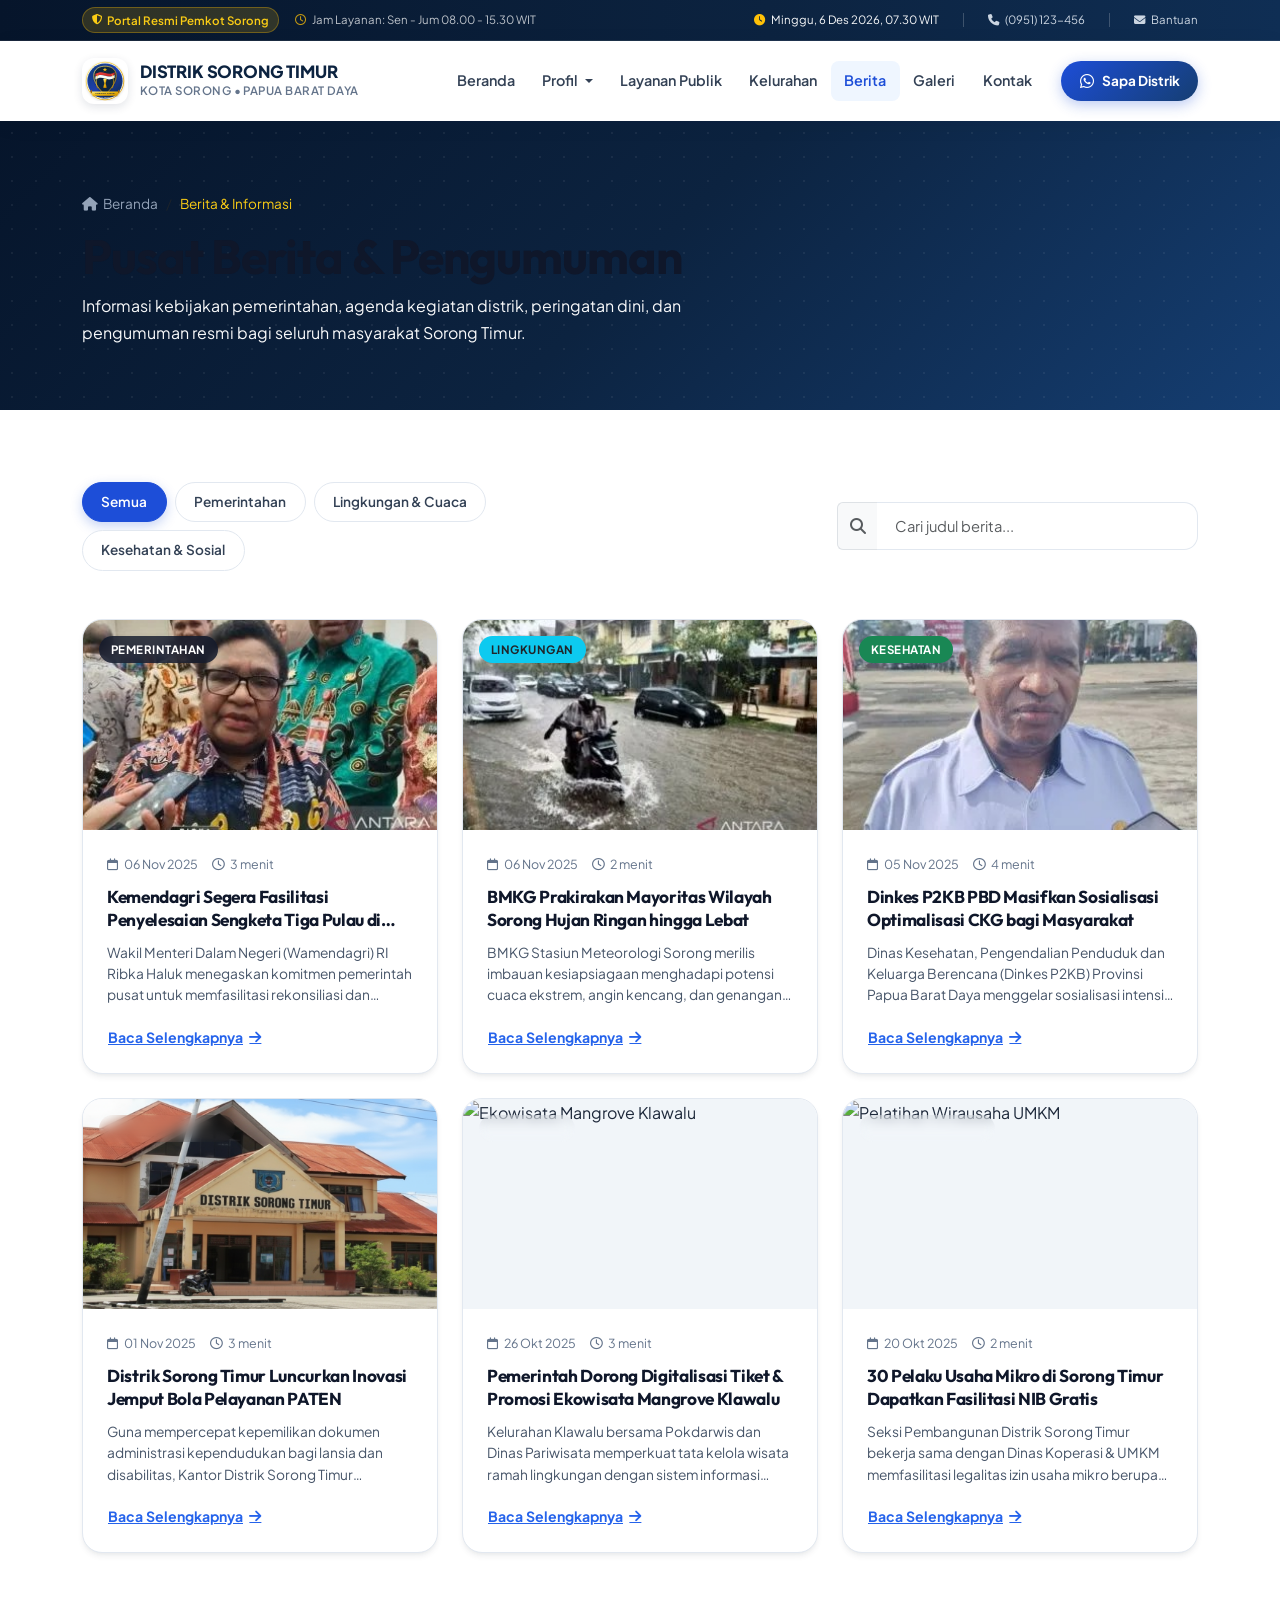
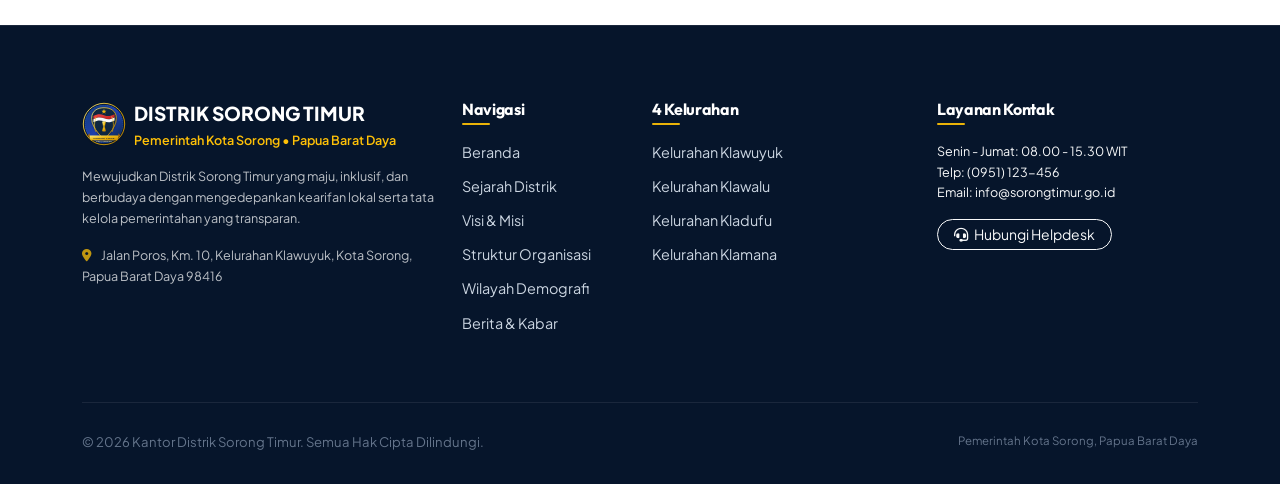
==== commit 7109096f: "feat: add vercel config, paten service modals, blanko download center, and floating widgets" ====
--- a/berita.html
+++ b/berita.html
@@ -507,3 +507,4 @@
     </script>
 </body>
 </html>
+
--- a/assets/style.css
+++ b/assets/style.css
@@ -1322,3 +1322,139 @@
     }
 }
 
+
+/* ==========================================================================
+   FLOATING ACTION BUTTONS (BACK TO TOP & WHATSAPP)
+   ========================================================================== */
+.floating-widgets {
+    position: fixed;
+    bottom: 2rem;
+    right: 2rem;
+    z-index: 1040;
+    display: flex;
+    flex-direction: column;
+    gap: 0.75rem;
+    align-items: center;
+}
+
+.btn-floating-top {
+    width: 46px;
+    height: 46px;
+    border-radius: 50%;
+    background: var(--primary-800);
+    color: #ffffff;
+    display: flex;
+    align-items: center;
+    justify-content: center;
+    font-size: 1.1rem;
+    box-shadow: 0 4px 14px rgba(15, 23, 42, 0.25);
+    border: 2px solid rgba(255, 255, 255, 0.2);
+    cursor: pointer;
+    transition: var(--transition);
+    opacity: 0;
+    visibility: hidden;
+    transform: translateY(15px);
+}
+
+.btn-floating-top.show {
+    opacity: 1;
+    visibility: visible;
+    transform: translateY(0);
+}
+
+.btn-floating-top:hover {
+    background: var(--primary-600);
+    color: #ffffff;
+    transform: translateY(-3px);
+    box-shadow: 0 6px 18px rgba(37, 99, 235, 0.4);
+}
+
+.btn-floating-wa {
+    width: 52px;
+    height: 52px;
+    border-radius: 50%;
+    background: #25d366;
+    color: #ffffff;
+    display: flex;
+    align-items: center;
+    justify-content: center;
+    font-size: 1.6rem;
+    box-shadow: 0 4px 18px rgba(37, 211, 102, 0.45);
+    cursor: pointer;
+    transition: var(--transition);
+    position: relative;
+    border: none;
+}
+
+.btn-floating-wa:hover {
+    background: #20ba5a;
+    color: #ffffff;
+    transform: scale(1.08);
+}
+
+.btn-floating-wa .wa-tooltip {
+    position: absolute;
+    right: 64px;
+    background: var(--slate-900);
+    color: #ffffff;
+    font-size: 0.75rem;
+    font-weight: 600;
+    padding: 0.35rem 0.75rem;
+    border-radius: var(--radius-pill);
+    white-space: nowrap;
+    opacity: 0;
+    visibility: hidden;
+    transition: var(--transition);
+    pointer-events: none;
+    box-shadow: var(--shadow-md);
+}
+
+.btn-floating-wa:hover .wa-tooltip {
+    opacity: 1;
+    visibility: visible;
+    transform: translateX(-4px);
+}
+
+/* Modal Requirement List */
+.requirement-badge-free {
+    background: #ecfdf5;
+    color: #059669;
+    border: 1px solid #a7f3d0;
+    font-size: 0.75rem;
+    font-weight: 700;
+    padding: 0.25rem 0.75rem;
+    border-radius: var(--radius-pill);
+}
+
+.requirement-badge-time {
+    background: #eff6ff;
+    color: #2563eb;
+    border: 1px solid #bfdbfe;
+    font-size: 0.75rem;
+    font-weight: 700;
+    padding: 0.25rem 0.75rem;
+    border-radius: var(--radius-pill);
+}
+
+.alur-step-card {
+    background: var(--slate-50);
+    border-radius: var(--radius-md);
+    padding: 1rem;
+    border: 1px solid var(--slate-200);
+    text-align: center;
+    height: 100%;
+}
+
+.alur-step-num {
+    width: 28px;
+    height: 28px;
+    border-radius: 50%;
+    background: var(--primary-600);
+    color: #ffffff;
+    font-weight: 800;
+    font-size: 0.8rem;
+    display: inline-flex;
+    align-items: center;
+    justify-content: center;
+    margin-bottom: 0.5rem;
+}
